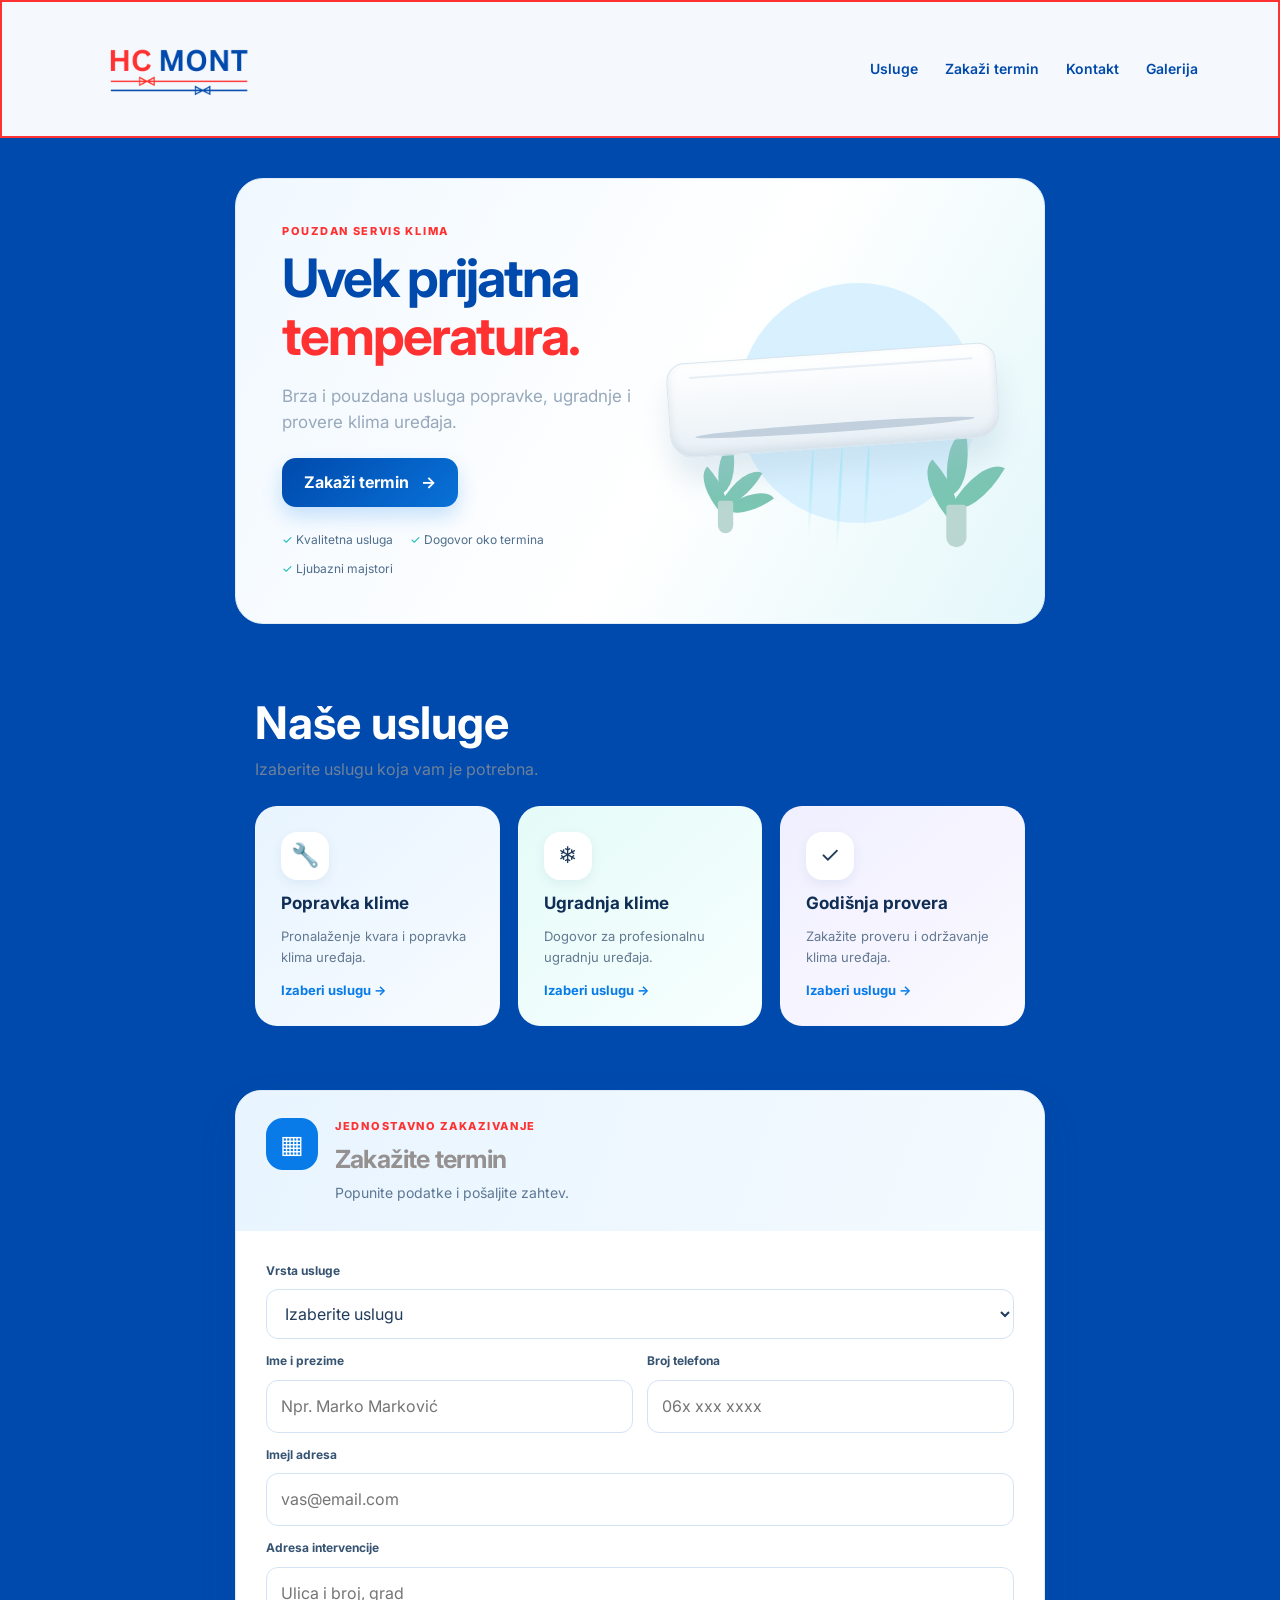
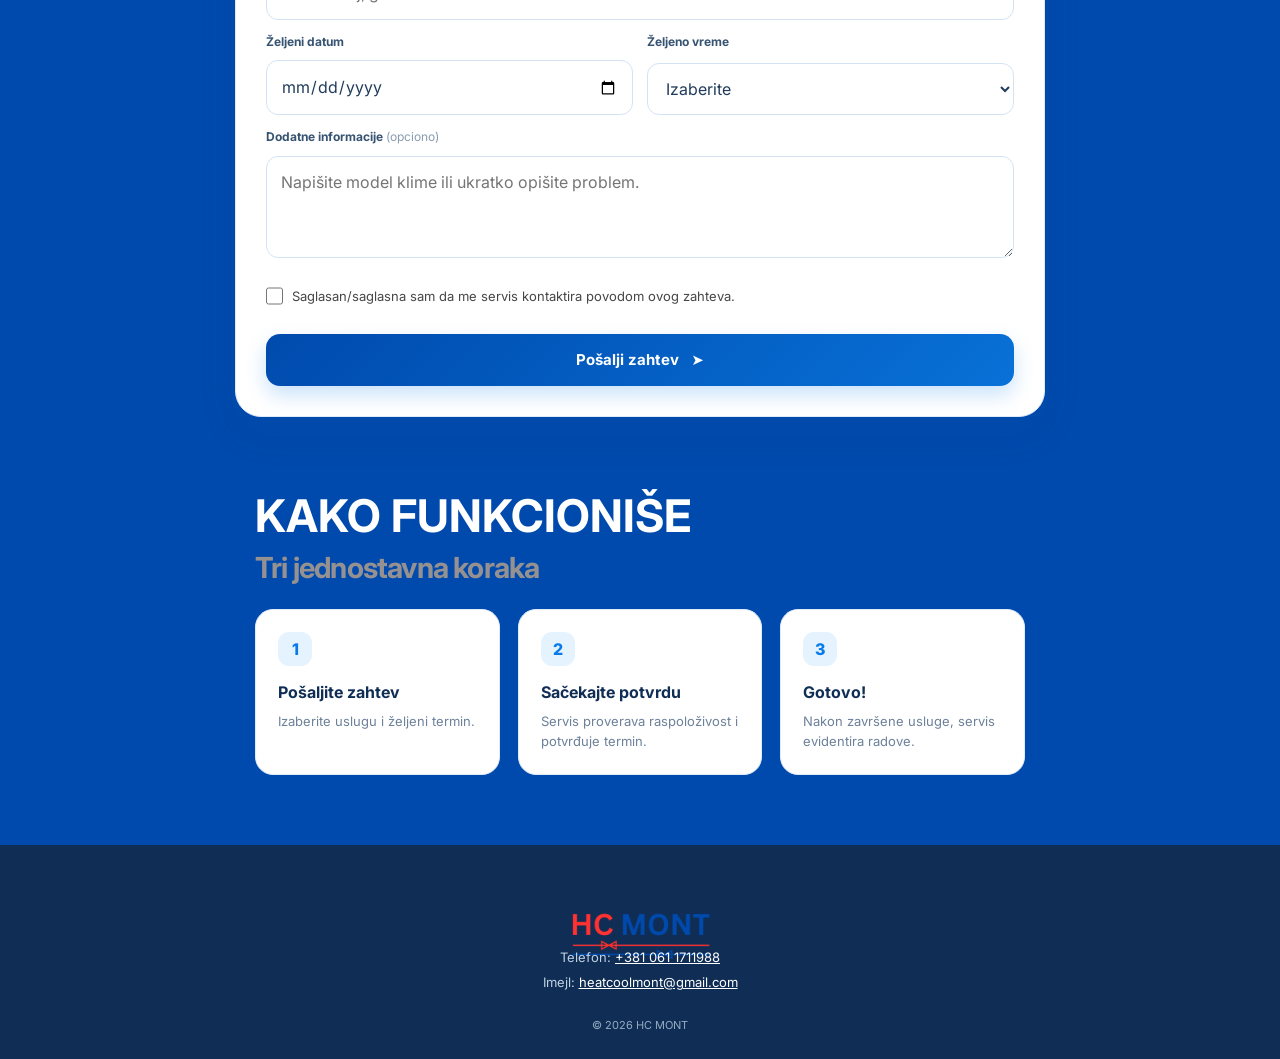
==== index.html @ 3a54a9a3 "Add files via upload" ====
<!DOCTYPE html>
<html lang="sr">
<head>
  <meta charset="UTF-8">
  <meta name="viewport" content="width=device-width, initial-scale=1.0">
  <meta name="theme-color" content="#087be8">
  <meta name="description" content="Zakažite popravku, ugradnju ili proveru klima uređaja.">
  <title>HC MONT</title>
  <link rel="stylesheet" href="style.css">
</head>
<body>
  <header class="topbar">
      <img src="Untitled design (24).png">
    <button class="menu-toggle" id="menuToggle" aria-label="Otvori meni" aria-expanded="false">☰</button>
    <nav class="nav" id="nav">
      <a href="#usluge">Usluge</a>
      <a href="#zakazivanje">Zakaži termin</a>
      <a href="#kontakt">Kontakt</a>
      <a href="ga.html">Galerija</a>
    </nav>
  </header>

  <main>
    <section class="hero" id="pocetna">
      <div class="hero-content">
        <span class="eyebrow">POUZDAN SERVIS KLIMA</span>
        <h1>Uvek prijatna <span>temperatura.</span></h1>
        <p>Brza i pouzdana usluga popravke, ugradnje i provere klima uređaja.</p>
        <a class="button button-primary" href="#zakazivanje">Zakaži termin <span aria-hidden="true">→</span></a>
        <div class="trust-list">
          <span>✓ Kvalitetna usluga</span>
          <span>✓ Dogovor oko termina</span>
          <span>✓ Ljubazni majstori</span>
          
        </div>
      </div>
      <div class="hero-art" role="img" aria-label="Ilustracija klima uređaja">
        <div class="sun"></div>
        <div class="ac-unit"><div class="ac-line"></div><div class="air-lines"><i></i><i></i><i></i></div></div>
        <div class="plant plant-one"><i></i><i></i><i></i><i></i><b></b></div>
        <div class="plant plant-two"><i></i><i></i><i></i><b></b></div>
      </div>
    </section>

    <section class="section" id="usluge">
      <div class="section-heading">
        
        <h6>Naše usluge</h6>
        <p>Izaberite uslugu koja vam je potrebna.</p>
      </div>
      <div class="service-grid">
        <button class="service-card repair" type="button" data-service="Popravka">
          <span class="service-icon">🔧</span>
          <strong>Popravka klime</strong>
          <span>Pronalaženje kvara i popravka klima uređaja.</span>
          <span class="service-link">Izaberi uslugu →</span>
        </button>
        <button class="service-card install" type="button" data-service="Ugradnja">
          <span class="service-icon">❄</span>
          <strong>Ugradnja klime</strong>
          <span>Dogovor za profesionalnu ugradnju uređaja.</span>
          <span class="service-link">Izaberi uslugu →</span>
        </button>
        <button class="service-card check" type="button" data-service="Provera">
          <span class="service-icon">✓</span>
          <strong>Godišnja provera</strong>
          <span>Zakažite proveru i održavanje klima uređaja.</span>
          <span class="service-link">Izaberi uslugu →</span>
        </button>
      </div>
    </section>

    <section class="booking-section" id="zakazivanje">
      <div class="booking-intro">
        <span class="booking-icon">▦</span>
        <div>
          <span class="eyebrow">JEDNOSTAVNO ZAKAZIVANJE</span>
          <h2>Zakažite termin</h2>
          <p>Popunite podatke i pošaljite zahtev.</p>
        </div>
      </div>
      <form id="bookingForm" class="booking-form">
        <label for="service">Vrsta usluge</label>
        <select id="service" name="service" required>
          <option value="">Izaberite uslugu</option>
          <option>Popravka</option>
          <option>Ugradnja</option>
          <option>Provera</option>
        </select>

        <div class="field-row">
          <div class="field">
            <label for="name">Ime i prezime</label>
            <input id="name" name="name" autocomplete="name" placeholder="Npr. Marko Marković" required>
          </div>
          <div class="field">
            <label for="phone">Broj telefona</label>
            <input id="phone" name="phone" type="tel" autocomplete="tel" placeholder="06x xxx xxxx" required>
          </div>
        </div>

        <label for="email">Imejl adresa</label>
        <input id="email" name="email" type="email" autocomplete="email" placeholder="vas@email.com" required>

        <label for="address">Adresa intervencije</label>
        <input id="address" name="address" autocomplete="street-address" placeholder="Ulica i broj, grad" required>

        <div class="field-row">
          <div class="field">
            <label for="date">Željeni datum</label>
            <input id="date" name="date" type="date" required>
          </div>
          <div class="field">
            <label for="time">Željeno vreme</label>
            <select id="time" name="time" required>
              <option value="">Izaberite</option>
              <option>08:00</option><option>09:00</option><option>10:00</option>
              <option>11:00</option><option>12:00</option><option>13:00</option>
              <option>14:00</option><option>15:00</option><option>16:00</option>
              <option>17:00</option><option>18:00</option><option>19:00</option>
            </select>
          </div>
        </div>

        <label for="details">Dodatne informacije <span class="optional">(opciono)</span></label>
        <textarea id="details" name="details" rows="3" placeholder="Napišite model klime ili ukratko opišite problem."></textarea>

        <label class="consent"><input type="checkbox" id="consent" required> <h7>Saglasan/saglasna sam da me servis kontaktira povodom ovog zahteva.</h7></label>
        <button class="button button-primary submit-button" type="submit">Pošalji zahtev <span aria-hidden="true">➤</span></button>
        
        <div id="formMessage" class="form-message" role="status" aria-live="polite"></div>
      </form>
    </section>

    <section class="steps section">
      <div class="section-heading">
        <h6>KAKO FUNKCIONIŠE</h6>
        <h2>Tri jednostavna koraka</h2>
      </div>
      <div class="steps-grid">
        <article><span>1</span><h3>Pošaljite zahtev</h3><p>Izaberite uslugu i željeni termin.</p></article>
        <article><span>2</span><h3>Sačekajte potvrdu</h3><p>Servis proverava raspoloživost i potvrđuje termin.</p></article>
        <article><span>3</span><h3>Gotovo!</h3><p>Nakon završene usluge, servis evidentira radove.</p></article>
      </div>
    </section>
  </main>

  <footer id="kontakt">
    <img class="imga" src="Untitled design (24).png">
    
    <p class="footer-contact">Telefon: <a href="tel:+381 061 1711988">+381 061 1711988</a><br>Imejl: <a href="heatcoolmont@gmail.com">heatcoolmont@gmail.com</a></p>

    <small>© <span id="year"></span> HC MONT</small>
  </footer>

  <script src="script.js"></script>
</body>
</html>
---- style.css ----
@import url('https://fonts.googleapis.com/css2?family=Inter:wght@400;500;600;700;800&display=swap');

:root {
  --blue: #087be8;
  --blue-dark: #0756ad;
  --navy: #102e55;
  --teal: #0db7b1;
  --text: #203b5b;
  --muted: #6d819a;
  --line: #dce9f7;
  --pale: #eff7ff;
  --white: #fff;
  --shadow: 0 16px 40px rgba(27, 83, 139, .09);
}
img{
  
  height: 108px;
  width: 192px;
}
.imga{
  margin-bottom: -5%;
  height: 108px;
  width: 192px;
}

* { box-sizing: border-box; }
html { scroll-behavior: smooth; scroll-padding-top: 86px; }
body {
  margin: 0; font-family: Inter, system-ui, -apple-system, BlinkMacSystemFont, "Segoe UI", sans-serif;
  color: var(--text); background: #004aad; line-height: 1.55;
}
button, input, select, textarea { font: inherit; }
button, a, input, select, textarea { -webkit-tap-highlight-color: transparent; }
a { color: inherit; }
.topbar {
  min-height: 76px; padding: 13px max(20px, calc((100% - 1120px) / 2));
  display: flex; align-items: center; justify-content: space-between; gap: 20px;
  background: rgba(255,255,255,.96); border: 2px solid #ff3131;
  position: sticky; top: 0; z-index: 10; backdrop-filter: blur(14px);
}
.brand { display: flex; align-items: center; gap: 10px; text-decoration: none; min-width: 0; }
.brand-icon { color: var(--blue); font-size: 37px; line-height: 1; }
.brand strong { display: block; font-size: 22px; letter-spacing: -.8px; color: var(--blue-dark); line-height: 1.15; }
.brand strong span { color: var(--navy); font-weight: 500; }
.brand small { display: block; font-size: 11px; color: var(--muted); margin-top: 3px; }
.nav { color: #004aad; display: flex; align-items: center; gap: 27px; }
.nav a { text-decoration: none; font-size: 14px; font-weight: 600; }
.nav a:hover { color: var(--blue); }
.menu-toggle { display: none; border: 0; background: transparent; color: var(--navy); font-size: 26px; padding: 8px; }
.hero {
  max-width: 1120px; margin: 26px auto 0; padding: 44px 46px; min-height: 390px;
  display: grid; grid-template-columns: 1fr .9fr; align-items: center; gap: 20px;
  background: linear-gradient(120deg, #f0f8ff 0%, #fff 56%, #e3f7fa 100%);
  border: 1px solid #e0edf9; border-radius: 28px; overflow: hidden; position: relative;
}
.hero-content { position: relative; z-index: 2; }
.eyebrow { display: block; font-size: 11px; font-weight: 800; letter-spacing: 1.7px; color:#ff3131; margin-bottom: 9px; }
h1, h2, h3, p { margin-top: 0; }
h1 { font-size: clamp(34px, 4.4vw, 53px); line-height: 1.1; letter-spacing: -2px; margin-bottom: 17px; color: #004aad; }
h1 span { color: #ff3131 }
.hero-content > p { max-width: 470px; color: #97a8bb; font-size: 17px; margin-bottom: 23px; }
.button {
  display: inline-flex; justify-content: center; align-items: center; gap: 12px;
  min-height: 49px; padding: 12px 22px; border-radius: 14px; border: 0;
  text-decoration: none; font-weight: 700; cursor: pointer; transition: transform .18s, box-shadow .18s;
}



h6{color: white; font-size: 45px; margin-top: 0; margin-bottom: 0}

h7{color: rgb(71, 70, 70); font-size: 13px; display: flex; margin-top: 16px;}



.button:hover { transform: translateY(-1px); }
.button-primary { background: linear-gradient(135deg, #004aad, #0871d7); color: white; box-shadow: 0 9px 20px rgba(8,123,232,.22); }
.trust-list { display: flex; flex-wrap: wrap; gap: 10px 17px; margin-top: 24px; font-size: 12px; color: #4e6d8b; }
.trust-list span::first-letter { color: var(--teal); }
.hero-art { min-height: 280px; position: relative; display: flex; align-items: center; justify-content: center; }
.sun { position: absolute; width: 240px; height: 240px; border-radius: 50%; background: #d9f1ff; right: 6%; top: 8%; }
.ac-unit {
  position: relative; z-index: 2; width: min(100%, 360px); height: 95px; border-radius: 18px 18px 24px 24px;
  background: linear-gradient(180deg, #fff, #e8f0f6); box-shadow: 0 22px 30px #a9c5d955, inset 0 -4px 8px #aabaca55;
  transform: rotate(-4deg); border: 1px solid #d9e5ee;
}
.ac-unit::before { content: ""; position: absolute; top: 13px; left: 22px; right: 22px; height: 2px; background: #e7eef5; }
.ac-line { position: absolute; height: 9px; left: 24px; right: 24px; bottom: 15px; border-radius: 50%; background: #c1d0dc; }
.air-lines { position: absolute; display: flex; gap: 25px; left: 20%; right: 20%; top: 100%; justify-content: center; }
.air-lines i { width: 3px; height: 88px; background: linear-gradient(#a8e6f4, transparent); border-radius: 50%; transform: rotate(7deg); }
.air-lines i:nth-child(2) { height: 105px; }
.plant { position: absolute; bottom: 0; width: 90px; height: 105px; z-index: 1; }
.plant b { position: absolute; bottom: 0; left: 43%; width: 18px; height: 38px; border-radius: 4px 4px 13px 13px; background: #b9d6d0; }
.plant i { position: absolute; bottom: 30px; left: 45%; width: 25px; height: 54px; background: #7bc5b3; border-radius: 100% 0 100% 0; transform-origin: bottom; }
.plant i:nth-child(1) { transform: rotate(-42deg); }
.plant i:nth-child(2) { transform: rotate(30deg); }
.plant i:nth-child(3) { transform: rotate(-10deg); bottom: 48px; }
.plant i:nth-child(4) { transform: rotate(55deg); bottom: 20px; }
.plant-one { left: 3%; transform: scale(.85); }
.plant-two { right: 0; transform: scale(1.12); }
.section { max-width: 1120px; margin: 64px auto; padding: 0 20px; }
.section-heading { margin-bottom: 24px; }
.section-heading h2, .booking-intro h2 { color: rgb(150, 145, 145); font-size: 29px; line-height: 1.2; letter-spacing: -.8px; margin-bottom: 8px; }
.section-heading p { color: var(--muted); margin-bottom: 0; }
.service-grid { display: grid; grid-template-columns: repeat(3, 1fr); gap: 18px; }
.service-card {
  text-align: left; padding: 25px; min-height: 220px; border: 1px solid transparent; border-radius: 22px;
  display: flex; flex-direction: column; align-items: flex-start; gap: 10px; cursor: pointer; color: var(--text);
  transition: transform .18s, border-color .18s, box-shadow .18s;
}
.service-card:hover, .service-card:focus-visible { transform: translateY(-3px); border-color: #b6d9fb; box-shadow: var(--shadow); outline: none; }
.service-card.repair { background: linear-gradient(140deg, #e8f4ff, #f7fbff); }
.service-card.install { background: linear-gradient(140deg, #e5fbf8, #f7fffe); }
.service-card.check { background: linear-gradient(140deg, #f0efff, #fbfaff); }
.service-icon { display: grid; place-items: center; width: 48px; height: 48px; border-radius: 16px; background: white; font-size: 23px; box-shadow: 0 4px 12px #154d7b12; }
.service-card strong { font-size: 17px; color: var(--navy); }
.service-card > span:not(.service-icon):not(.service-link) { color: #637991; font-size: 13px; }
.service-link { color: var(--blue); font-size: 13px; font-weight: 700; margin-top: auto; }
.booking-section { max-width: 860px; margin: 0 auto; border-radius: 26px; overflow: hidden; background: white; border: 1px solid #dceafa; box-shadow: var(--shadow); }
.booking-intro { display: flex; gap: 17px; align-items: flex-start; padding: 27px 30px; background: linear-gradient(110deg, #e8f4ff, #f4fbff); }
.booking-icon { display: grid; place-items: center; flex: 0 0 52px; height: 52px; border-radius: 17px; background: var(--blue); color: white; font-size: 25px; }
.booking-intro h2 { font-size: 25px; }
.booking-intro p { color: #5e7894; font-size: 14px; margin-bottom: 0; max-width: 580px; }
.booking-form { padding: 27px 30px 30px; display: grid; gap: 9px; }
.booking-form label { font-size: 12px; font-weight: 700; color: #365372; margin-top: 4px; }
.booking-form input, .booking-form select, .booking-form textarea {
  width: 100%; min-width: 0; padding: 13px 14px; border: 1px solid #d4e3f4; border-radius: 12px;
  background: #fff; color: var(--text); outline: none; transition: border-color .15s, box-shadow .15s;
}
.booking-form input, .booking-form select { min-height: 48px; }
.booking-form textarea { resize: vertical; }
.booking-form input:focus, .booking-form select:focus, .booking-form textarea:focus { border-color: var(--blue); box-shadow: 0 0 0 3px #087be81a; }
.field-row { display: grid; grid-template-columns: 1fr 1fr; gap: 14px; }
.field { display: grid; gap: 9px; min-width: 0; }
.optional { font-weight: 400; color: #8b9cb0; }
.consent { display: flex; align-items: flex-start; gap: 9px; line-height: 1.4; font-weight: 400 !important; color: #61778f !important; margin: 7px 0 5px; }
.consent input { width: 17px; height: 17px; margin: 1px 0 0; flex: 0 0 auto; accent-color: var(--blue); }
.submit-button { width: 100%; min-height: 52px; font-size: 15px; }
.form-note { margin: 4px 0 0; color: #8495a8; font-size: 11px; text-align: center; }
.form-message { display: none; padding: 12px 14px; border-radius: 10px; background: #e9f8f1; color: #176a4b; font-size: 13px; }
.form-message.show { display: block; }
.steps { margin-top: 64px; }
.steps-grid { display: grid; grid-template-columns: repeat(3, 1fr); gap: 18px; }
.steps-grid article { padding: 22px; border: 1px solid #e0ebf8; background: white; border-radius: 18px; }
.steps-grid article > span { display: grid; place-items: center; width: 34px; height: 34px; background: #e5f3ff; color: var(--blue); border-radius: 11px; font-weight: 800; margin-bottom: 14px; }
.steps-grid h3 { color: var(--navy); font-size: 16px; margin-bottom: 6px; }
.steps-grid p { color: var(--muted); font-size: 13px; margin-bottom: 0; }
footer { text-align: center; background: #102e55; color: #dbe9f7; padding: 34px 20px 25px; margin-top: 70px; }
.footer-brand { display: flex; justify-content: center; align-items: center; gap: 7px; font-size: 19px; color: white; }
.footer-brand .brand-icon { font-size: 28px; }
footer > p { color: #bfd1e4; font-size: 13px; margin: 14px 0; }
.footer-contact { line-height: 1.9; }
.footer-contact a { color: white; }
footer small { display: block; margin-top: 22px; color: #94abc3; font-size: 11px; }

@media (min-width: 1121px) {
  .hero { margin-top: 28px; }
}
@media (max-width: 760px) {
  .topbar { min-height: 68px; padding: 10px 17px; }
  .brand-icon { font-size: 32px; }
  .brand strong { font-size: 20px; }
  .brand small { font-size: 10px; }
  .menu-toggle { display: block; }
  .nav { display: none; position: absolute; top: 100%; left: 0; right: 0; padding: 10px 18px 17px; background: white; border-bottom: 1px solid var(--line); box-shadow: 0 12px 18px #1b538b12; flex-direction: column; align-items: stretch; gap: 0; }
  .nav.open { display: flex; }
  .nav a { padding: 12px 4px; border-bottom: 1px solid #eef3f8; }
  .nav a:last-child { border-bottom: 0; }
  .hero { margin: 13px 12px 0; padding: 28px 22px 0; border-radius: 23px; grid-template-columns: 1fr; gap: 0; }
  h1 { font-size: clamp(35px, 10vw, 47px); letter-spacing: -1.5px; }
  .hero-content > p { font-size: 15px; }
  .hero-art { min-height: 190px; margin-top: 5px; }
  .sun { width: 180px; height: 180px; right: 15%; top: 0; }
  .ac-unit { width: 78%; height: 70px; }
  .air-lines i { height: 60px; }
  .air-lines i:nth-child(2) { height: 73px; }
  .plant { transform: scale(.72); transform-origin: bottom; }
  .plant-two { transform: scale(.85); }
  .trust-list { display: grid; gap: 7px; font-size: 12px; }
  .section { margin: 43px auto; padding: 0 14px; }
  .section-heading h2 { font-size: 26px; }
  .service-grid { grid-template-columns: 1fr; gap: 12px; }
  .service-card { min-height: auto; padding: 19px; display: grid; grid-template-columns: 48px 1fr; column-gap: 13px; row-gap: 4px; }
  .service-icon { grid-row: span 3; }
  .service-card strong { align-self: end; }
  .service-card > span:not(.service-icon):not(.service-link) { grid-column: 2; }
  .service-link { grid-column: 2; margin-top: 6px; }
  .booking-section { margin: 0 12px; border-radius: 21px; }
  .booking-intro { padding: 21px 18px; gap: 12px; }
  .booking-icon { flex-basis: 43px; height: 43px; border-radius: 14px; font-size: 21px; }
  .booking-intro h2 { font-size: 23px; }
  .booking-intro p { font-size: 13px; }
  .booking-form { padding: 20px 17px 22px; gap: 8px; }
  .field-row { grid-template-columns: 1fr; gap: 8px; }
  .booking-form input, .booking-form select { min-height: 49px; font-size: 16px; }
  .booking-form textarea { font-size: 16px; }
  .steps-grid { grid-template-columns: 1fr; gap: 10px; }
  .steps-grid article { display: grid; grid-template-columns: 36px 1fr; column-gap: 12px; padding: 16px; }
  .steps-grid article > span { grid-row: span 2; margin: 0; }
  .steps-grid h3 { margin-bottom: 4px; }
  footer { margin-top: 48px; padding-top: 30px; }
}
@media (prefers-reduced-motion: reduce) {
  *, *::before, *::after { scroll-behavior: auto !important; transition: none !important; }
}




.galerija {
    display: flex;
    flex-direction: column;
    align-items: center;
    gap: 30px;
}

.galerija img {
    display: block;
    width: 100%;
    height: auto;
    border-radius: 12px;
    border: 4px solid white;
    border-bottom: 6px solid #e63946;
    box-shadow: 0 5px 18px #12345a25;
    transition: transform 0.3s;
}

.galerija img:hover {
    transform: scale(1.02);
}


    .galerija {
        gap: 20px;
    }



main {
    max-width: 850px;
    margin: 40px auto;
    padding: 0 20px;
}


@media (max-width: 600px) {
    header h1 {
        font-size: 28px;
    }

    main {
        margin: 25px auto;
        padding: 0 12px;
    }

    .galerija {
        gap: 20px;
    }
}
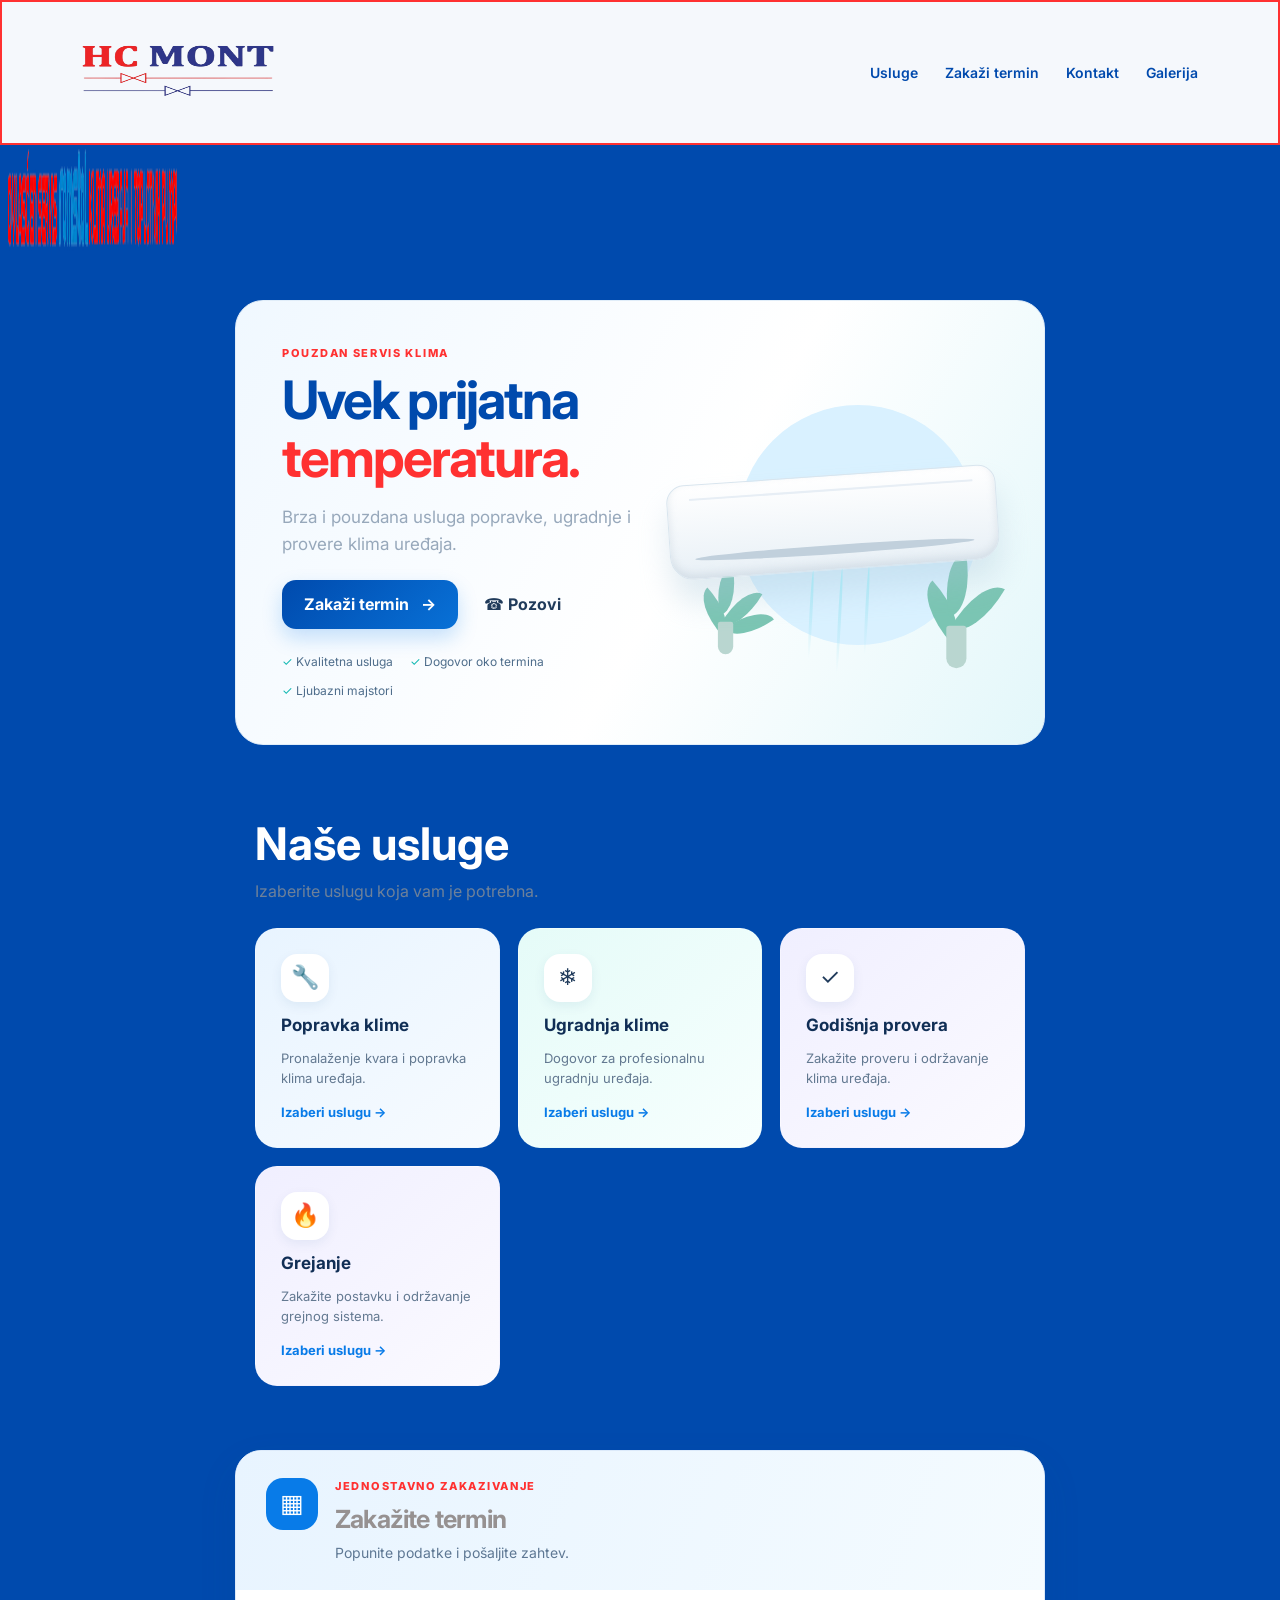
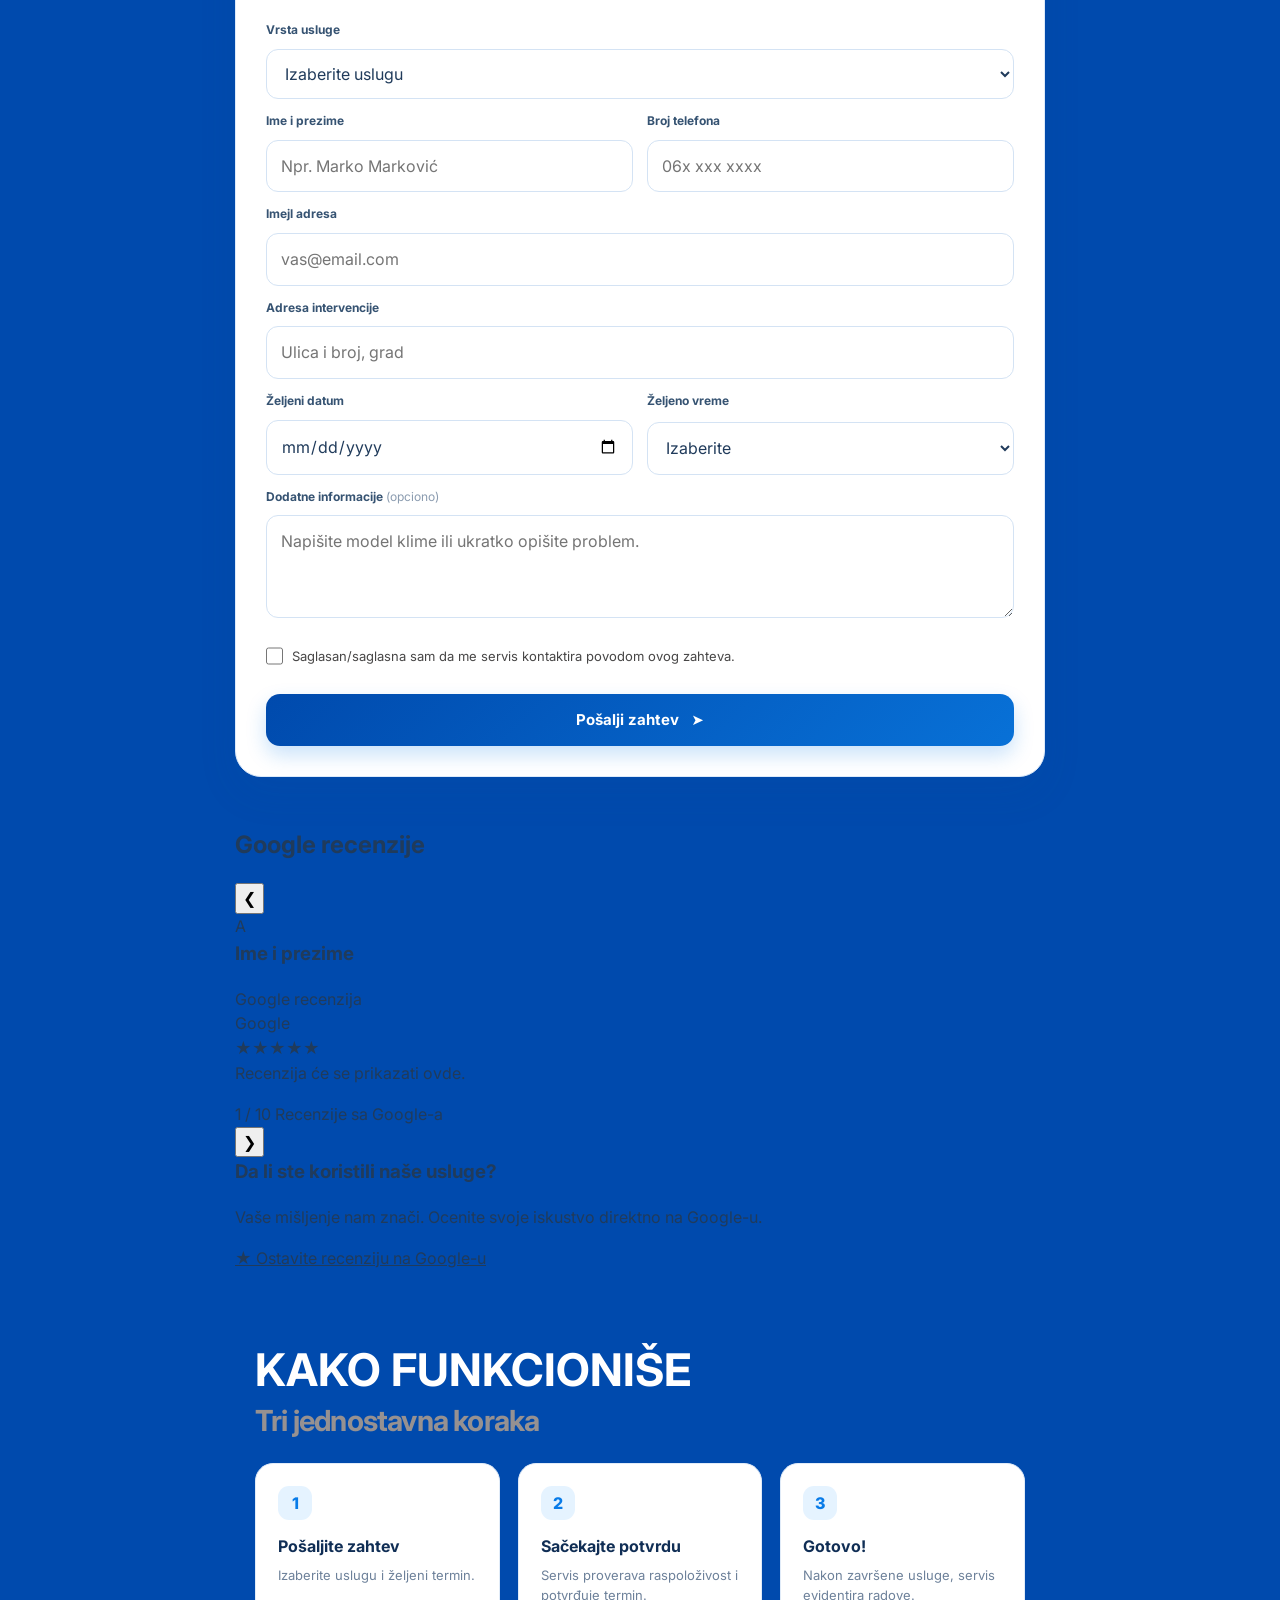
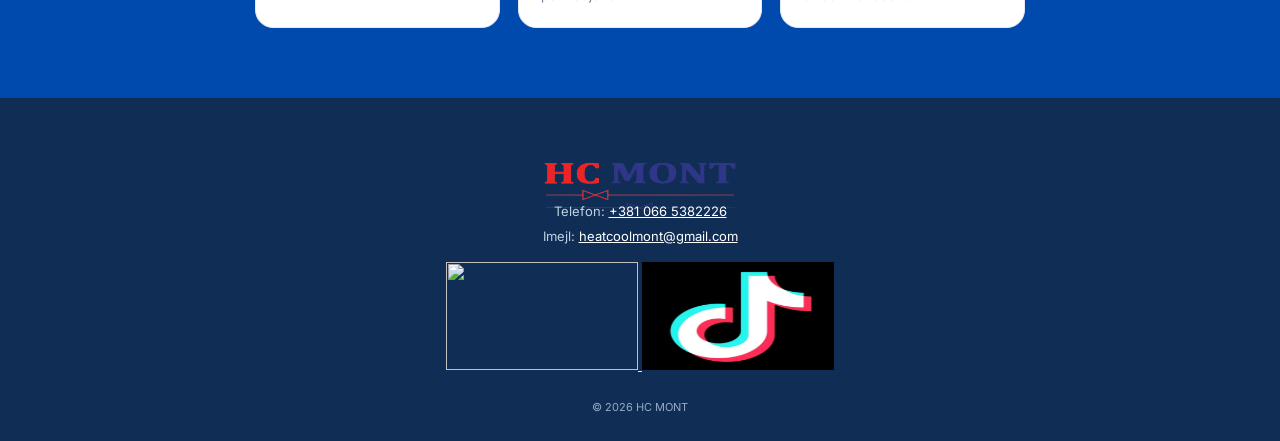
==== commit 11a9ee10: "Update images and service options in index.html" ====
--- a/index.html
+++ b/index.html
@@ -8,9 +8,13 @@
   <title>HC MONT</title>
   <link rel="stylesheet" href="style.css">
 </head>
+
 <body>
   <header class="topbar">
-      <img src="Untitled design (24).png">
+    <a href="index.html">
+ <img src="Logo prednja strana ispravka.pdf (2).png">
+    </a>
+     
     <button class="menu-toggle" id="menuToggle" aria-label="Otvori meni" aria-expanded="false">☰</button>
     <nav class="nav" id="nav">
       <a href="#usluge">Usluge</a>
@@ -19,6 +23,9 @@
       <a href="ga.html">Galerija</a>
     </nav>
   </header>
+  <div class="gore">
+<img src="ovlascen servis Romstal klima uredjaja i toplotnih pumpu (3).png">
+  </div>
 
   <main>
     <section class="hero" id="pocetna">
@@ -26,7 +33,10 @@
         <span class="eyebrow">POUZDAN SERVIS KLIMA</span>
         <h1>Uvek prijatna <span>temperatura.</span></h1>
         <p>Brza i pouzdana usluga popravke, ugradnje i provere klima uređaja.</p>
-        <a class="button button-primary" href="#zakazivanje">Zakaži termin <span aria-hidden="true">→</span></a>
+        <div class="hero-actions">
+          <a class="button button-primary" href="#zakazivanje">Zakaži termin <span aria-hidden="true">→</span></a>
+          <a class="button button-primarys" href="tel:+381 066 5382226">☎ Pozovi</a>
+        </div>
         <div class="trust-list">
           <span>✓ Kvalitetna usluga</span>
           <span>✓ Dogovor oko termina</span>
@@ -61,14 +71,22 @@
           <span>Dogovor za profesionalnu ugradnju uređaja.</span>
           <span class="service-link">Izaberi uslugu →</span>
         </button>
-        <button class="service-card check" type="button" data-service="Provera">
+        <button class="service-card check" type="button" data-service="Godisnja provera">
           <span class="service-icon">✓</span>
           <strong>Godišnja provera</strong>
           <span>Zakažite proveru i održavanje klima uređaja.</span>
           <span class="service-link">Izaberi uslugu →</span>
         </button>
-      </div>
-    </section>
+         <button class="service-card check" type="button" data-service="Grejanje">
+          <span class="service-icon">🔥</span>
+          <strong>Grejanje</strong>
+          <span>Zakažite postavku i održavanje grejnog sistema.</span>
+          <span class="service-link">Izaberi uslugu →</span>
+        </button>
+      </div>
+      </section>
+      
+      
 
     <section class="booking-section" id="zakazivanje">
       <div class="booking-intro">
@@ -85,7 +103,8 @@
           <option value="">Izaberite uslugu</option>
           <option>Popravka</option>
           <option>Ugradnja</option>
-          <option>Provera</option>
+          <option>Godisnja provera</option>
+          <option>Grejanje</option>
         </select>
 
         <div class="field-row">
@@ -114,10 +133,10 @@
             <label for="time">Željeno vreme</label>
             <select id="time" name="time" required>
               <option value="">Izaberite</option>
-              <option>08:00</option><option>09:00</option><option>10:00</option>
+              <option>08:30</option><option>09:00</option><option>10:00</option>
               <option>11:00</option><option>12:00</option><option>13:00</option>
               <option>14:00</option><option>15:00</option><option>16:00</option>
-              <option>17:00</option><option>18:00</option><option>19:00</option>
+              <option>17:00</option>
             </select>
           </div>
         </div>
@@ -131,6 +150,78 @@
         <div id="formMessage" class="form-message" role="status" aria-live="polite"></div>
       </form>
     </section>
+<br></br>
+<!-- GOOGLE RECENZIJE -->
+<section id="recenzije" class="reviews-section">
+    <div class="reviews-container">
+
+        <div class="reviews-heading">
+            
+            <h2>Google recenzije</h2>
+            
+        </div>
+
+        <div class="reviews-slider">
+
+            <button class="review-arrow" id="prevReview"
+                    aria-label="Prethodna recenzija">
+                &#10094;
+            </button>
+
+            <div class="review-card" id="reviewCard">
+                <div class="review-top">
+                    <div class="review-avatar" id="reviewAvatar">A</div>
+
+                    <div class="review-author">
+                        <h3 id="reviewName">Ime i prezime</h3>
+                        <span class="google-label">Google recenzija</span>
+                    </div>
+
+                    <div class="google-mark">Google</div>
+                </div>
+
+                <div class="review-stars" id="reviewStars"
+                     aria-label="Ocena 5 od 5">
+                    ★★★★★
+                </div>
+
+                <p class="review-comment" id="reviewComment">
+                    Recenzija će se prikazati ovde.
+                </p>
+
+                <div class="review-footer">
+                    <span id="reviewNumber">1 / 10</span>
+                    <span class="verified-note">
+                        <span class="google-dot"></span>
+                        Recenzije sa Google-a
+                    </span>
+                </div>
+            </div>
+
+            <button class="review-arrow" id="nextReview"
+                    aria-label="Sledeća recenzija">
+                &#10095;
+            </button>
+
+        </div>
+
+        <div class="review-dots" id="reviewDots"></div>
+
+        <div class="reviews-cta">
+            <h3>Da li ste koristili naše usluge?</h3>
+            <p>Vaše mišljenje nam znači. Ocenite svoje iskustvo
+               direktno na Google-u.</p>
+
+            <a class="google-review-button"
+               href="https://www.google.com/search?q=HC+MONT#lrd=0x892182a1c7bd6eef:0x759bc460cef88958,1,,,,"
+               target="_blank"
+               rel="noopener noreferrer">
+                ★ Ostavite recenziju na Google-u
+            </a>
+        </div>
+
+    </div>
+</section>
 
     <section class="steps section">
       <div class="section-heading">
@@ -146,10 +237,23 @@
   </main>
 
   <footer id="kontakt">
-    <img class="imga" src="Untitled design (24).png">
+    <img class="imga" src="Logo prednja strana ispravka.pdf (2).png">
     
-    <p class="footer-contact">Telefon: <a href="tel:+381 061 1711988">+381 061 1711988</a><br>Imejl: <a href="heatcoolmont@gmail.com">heatcoolmont@gmail.com</a></p>
-
+    <p class="footer-contact">Telefon: <a href="tel:+381 066 5382226">+381 066 5382226</a><br>Imejl: <a href="gmail:heatcoolmont@gmail.com">heatcoolmont@gmail.com</a></p>
+    <center>
+<div class="dm">
+  <a href="https://www.instagram.com/_hcmont/">
+ 
+    <img src="Untitled Design (26).png" >
+  </a>
+   <a href="https://www.tiktok.com/@_hcmont">
+ 
+    <img src="Untitled Design (13).jpg" >
+  </a>
+    </div>
+    </center>
+    
+    
     <small>© <span id="year"></span> HC MONT</small>
   </footer>
 
